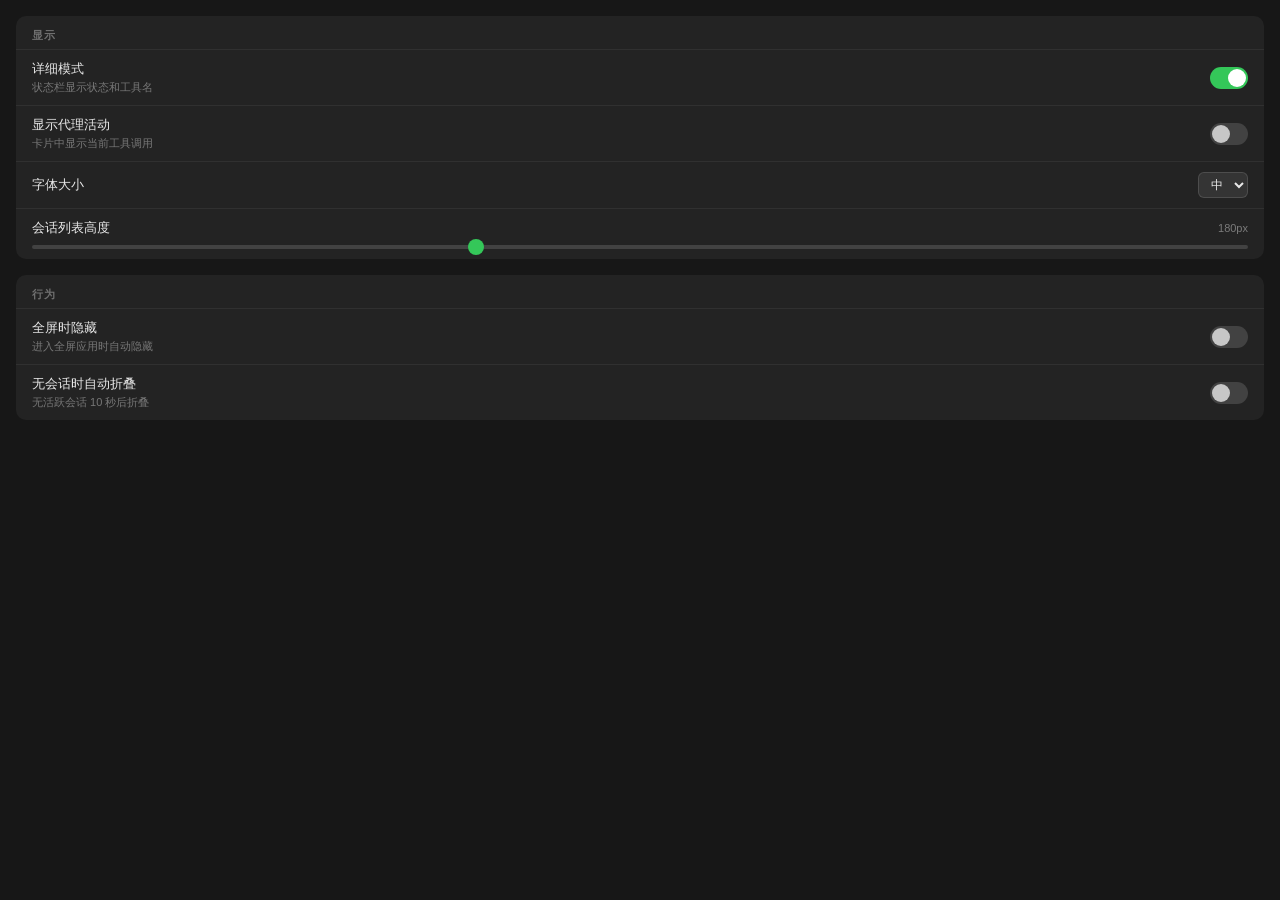
==== ui/settings.html @ a6ed418e "feat: v0.6 独立设置窗口 + 设置生效链路修复 - SettingsWindowController: 独立 NSWindow 加载 settings.html，懒加载 WebView - " ====
<!DOCTYPE html>
<html lang="zh">
<head>
  <meta charset="UTF-8">
  <meta name="viewport" content="width=device-width, initial-scale=1.0">
  <title>notchOS 设置</title>
  <style>
    * { box-sizing: border-box; margin: 0; padding: 0; }

    body {
      font-family: -apple-system, BlinkMacSystemFont, "SF Pro Text", sans-serif;
      background: #171717;
      color: #e8e8e8;
      font-size: 13px;
      -webkit-font-smoothing: antialiased;
    }

    .page {
      padding: 16px;
      display: flex;
      flex-direction: column;
      gap: 16px;
    }

    .section {
      background: rgba(255, 255, 255, 0.05);
      border-radius: 10px;
      overflow: hidden;
    }

    .section-title {
      font-size: 11px;
      font-weight: 600;
      text-transform: uppercase;
      letter-spacing: 0.6px;
      color: rgba(255, 255, 255, 0.35);
      padding: 12px 16px 6px;
    }

    .row {
      display: flex;
      align-items: center;
      justify-content: space-between;
      padding: 10px 16px;
      border-top: 1px solid rgba(255, 255, 255, 0.06);
      gap: 12px;
    }

    .row:first-of-type { border-top: none; }

    .row-info { flex: 1; min-width: 0; }

    .row-label {
      font-size: 13px;
      color: #e8e8e8;
    }

    .row-hint {
      font-size: 11px;
      color: rgba(255, 255, 255, 0.38);
      margin-top: 2px;
    }

    /* Toggle switch */
    .toggle {
      position: relative;
      width: 38px;
      height: 22px;
      flex-shrink: 0;
      cursor: pointer;
    }

    .toggle input { opacity: 0; width: 0; height: 0; position: absolute; }

    .toggle-track {
      position: absolute;
      inset: 0;
      background: rgba(255, 255, 255, 0.14);
      border-radius: 11px;
      transition: background 0.2s;
    }

    .toggle-track::before {
      content: "";
      position: absolute;
      width: 18px;
      height: 18px;
      left: 2px;
      top: 2px;
      background: rgba(255, 255, 255, 0.7);
      border-radius: 50%;
      transition: transform 0.2s, background 0.2s;
    }

    .toggle input:checked + .toggle-track { background: #34c759; }
    .toggle input:checked + .toggle-track::before {
      transform: translateX(16px);
      background: #fff;
    }

    /* Select */
    select {
      background: rgba(255, 255, 255, 0.08);
      border: 1px solid rgba(255, 255, 255, 0.12);
      border-radius: 6px;
      color: #e8e8e8;
      font-size: 12px;
      padding: 4px 8px;
      cursor: pointer;
      outline: none;
      flex-shrink: 0;
    }

    select:focus { border-color: rgba(255, 255, 255, 0.22); }

    /* Slider row */
    .row-slider {
      flex-direction: column;
      align-items: stretch;
      gap: 8px;
    }

    .row-slider-top {
      display: flex;
      align-items: center;
      justify-content: space-between;
    }

    .row-val {
      font-size: 11px;
      color: rgba(255, 255, 255, 0.4);
      font-variant-numeric: tabular-nums;
    }

    input[type="range"] {
      width: 100%;
      height: 4px;
      -webkit-appearance: none;
      appearance: none;
      background: rgba(255, 255, 255, 0.14);
      border-radius: 2px;
      outline: none;
      cursor: pointer;
    }

    input[type="range"]::-webkit-slider-thumb {
      -webkit-appearance: none;
      width: 16px;
      height: 16px;
      border-radius: 50%;
      background: #34c759;
      cursor: pointer;
    }
  </style>
</head>
<body>
  <div class="page">

    <div class="section">
      <div class="section-title">显示</div>

      <div class="row">
        <div class="row-info">
          <div class="row-label">详细模式</div>
          <div class="row-hint">状态栏显示状态和工具名</div>
        </div>
        <label class="toggle">
          <input type="checkbox" id="s-detailedMode">
          <span class="toggle-track"></span>
        </label>
      </div>

      <div class="row">
        <div class="row-info">
          <div class="row-label">显示代理活动</div>
          <div class="row-hint">卡片中显示当前工具调用</div>
        </div>
        <label class="toggle">
          <input type="checkbox" id="s-showAgentActivity">
          <span class="toggle-track"></span>
        </label>
      </div>

      <div class="row">
        <div class="row-label">字体大小</div>
        <select id="s-fontSize">
          <option value="small">小</option>
          <option value="medium">中</option>
          <option value="large">大</option>
        </select>
      </div>

      <div class="row row-slider">
        <div class="row-slider-top">
          <div class="row-label">会话列表高度</div>
          <span class="row-val" id="s-heightVal">180px</span>
        </div>
        <input type="range" id="s-maxListHeight" min="100" max="320" step="20">
      </div>
    </div>

    <div class="section">
      <div class="section-title">行为</div>

      <div class="row">
        <div class="row-info">
          <div class="row-label">全屏时隐藏</div>
          <div class="row-hint">进入全屏应用时自动隐藏</div>
        </div>
        <label class="toggle">
          <input type="checkbox" id="s-hideInFullscreen">
          <span class="toggle-track"></span>
        </label>
      </div>

      <div class="row">
        <div class="row-info">
          <div class="row-label">无会话时自动折叠</div>
          <div class="row-hint">无活跃会话 10 秒后折叠</div>
        </div>
        <label class="toggle">
          <input type="checkbox" id="s-autoHideWhenIdle">
          <span class="toggle-track"></span>
        </label>
      </div>
    </div>

  </div>
  <script src="shared.js"></script>
  <script src="settings.js"></script>
</body>
</html>
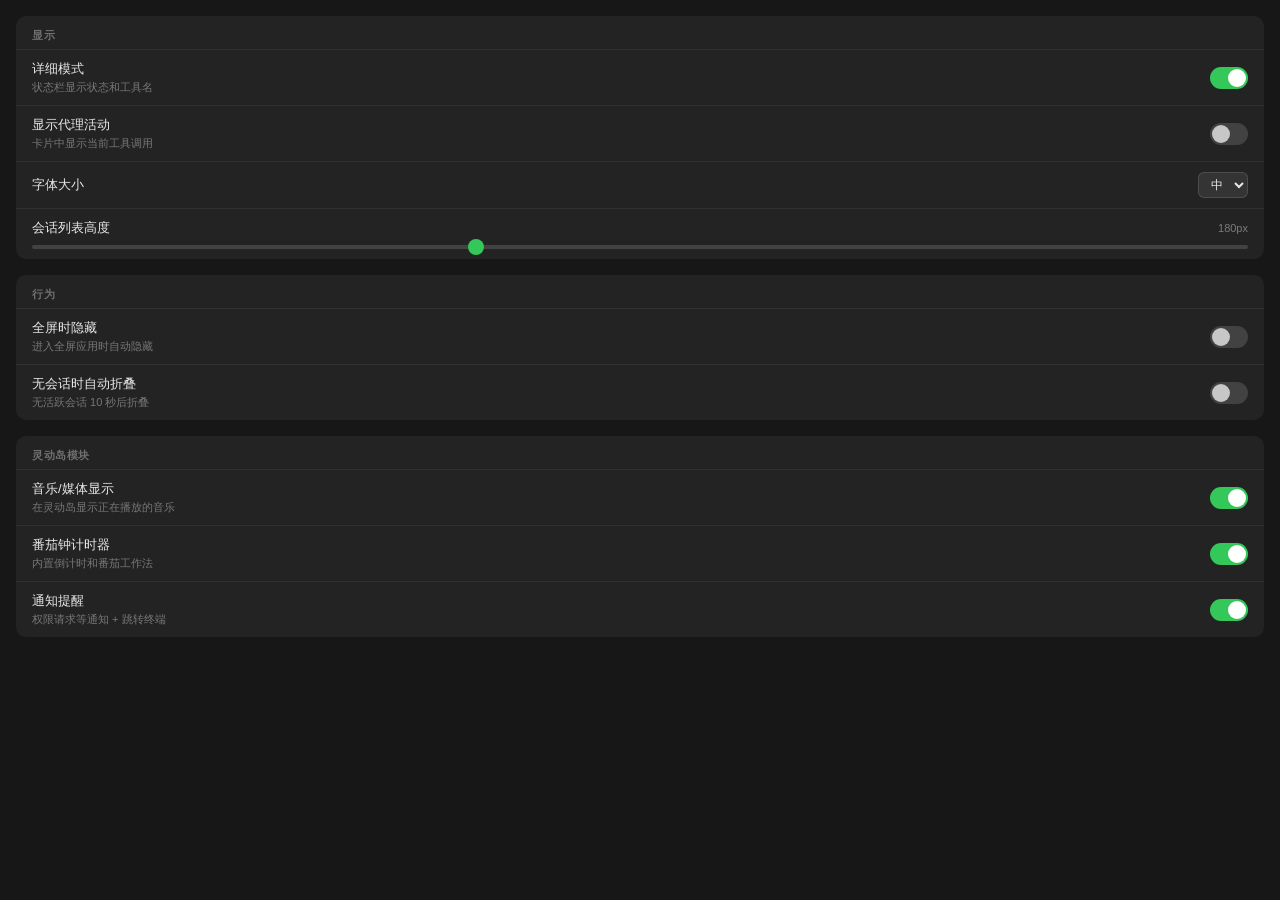
==== commit c2010226: "feat: v0.7 Dynamic Island 改造 — 多活动 + 双气泡 + 音乐/计时器/通知 6 Phase 改造： - Phase 0: 模块系统激活（renderPill/render" ====
--- a/ui/settings.html
+++ b/ui/settings.html
@@ -225,6 +225,43 @@
       </div>
     </div>
 
+    <div class="section">
+      <div class="section-title">灵动岛模块</div>
+
+      <div class="row">
+        <div class="row-info">
+          <div class="row-label">音乐/媒体显示</div>
+          <div class="row-hint">在灵动岛显示正在播放的音乐</div>
+        </div>
+        <label class="toggle">
+          <input type="checkbox" id="s-enableMusic">
+          <span class="toggle-track"></span>
+        </label>
+      </div>
+
+      <div class="row">
+        <div class="row-info">
+          <div class="row-label">番茄钟计时器</div>
+          <div class="row-hint">内置倒计时和番茄工作法</div>
+        </div>
+        <label class="toggle">
+          <input type="checkbox" id="s-enableTimer">
+          <span class="toggle-track"></span>
+        </label>
+      </div>
+
+      <div class="row">
+        <div class="row-info">
+          <div class="row-label">通知提醒</div>
+          <div class="row-hint">权限请求等通知 + 跳转终端</div>
+        </div>
+        <label class="toggle">
+          <input type="checkbox" id="s-enableNotifications">
+          <span class="toggle-track"></span>
+        </label>
+      </div>
+    </div>
+
   </div>
   <script src="shared.js"></script>
   <script src="settings.js"></script>
